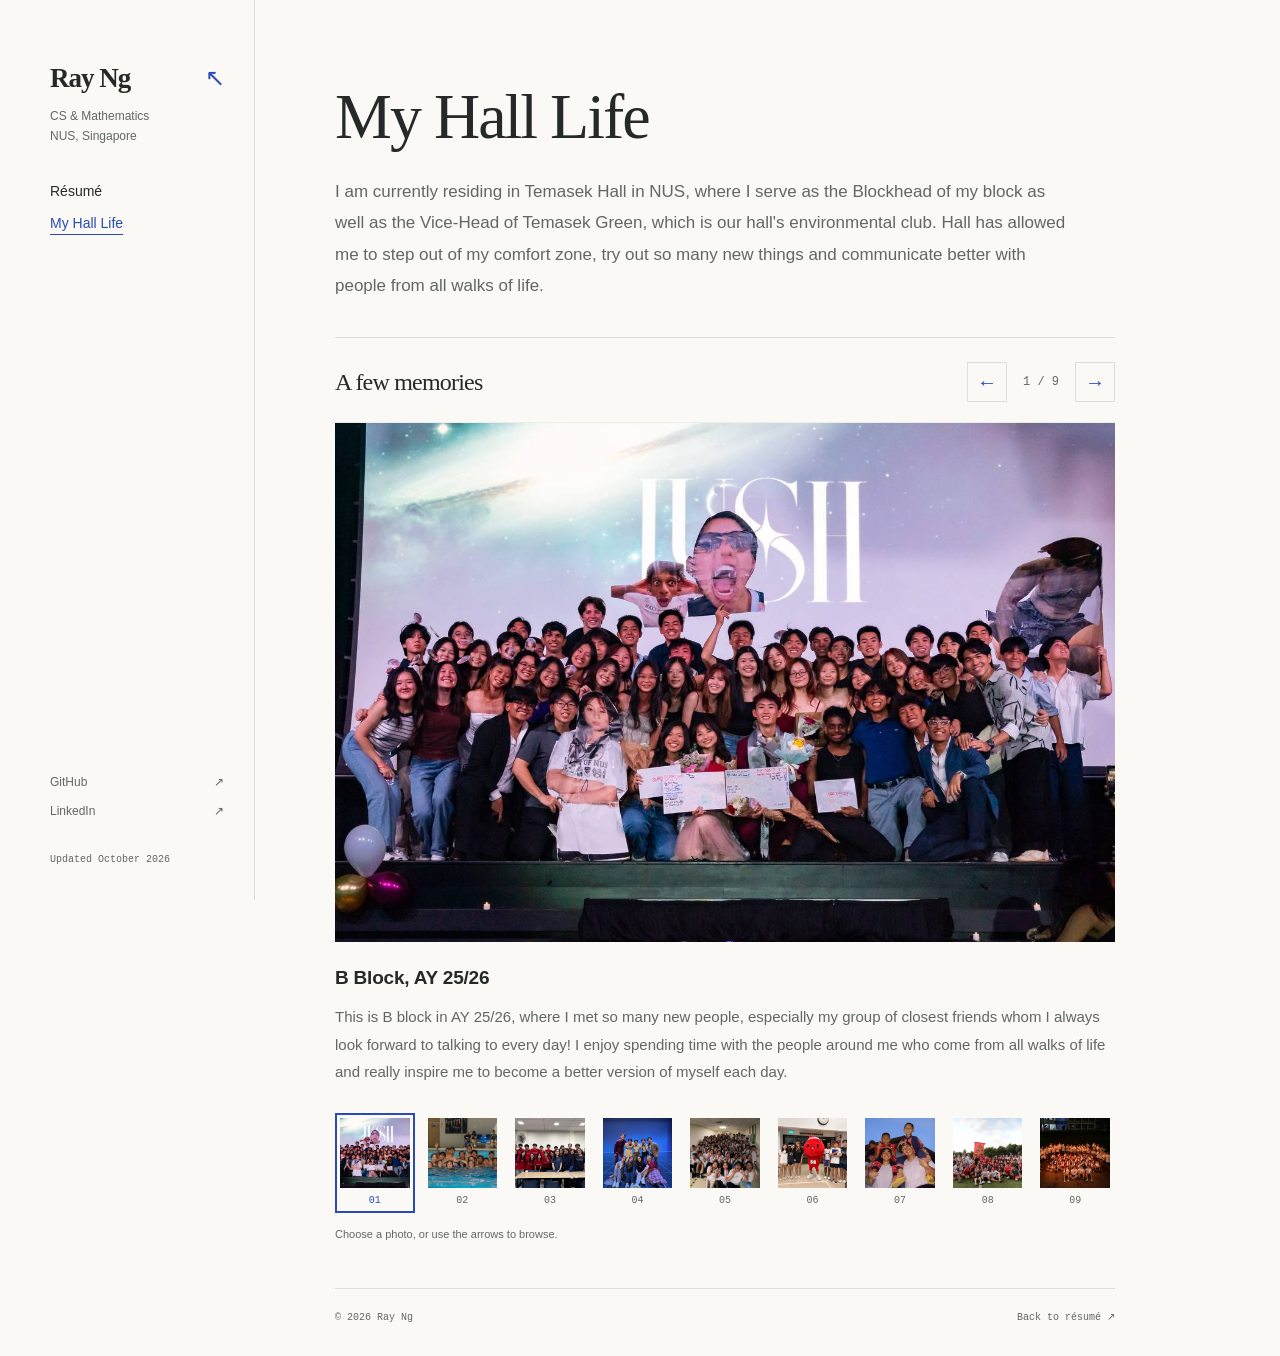
==== hall-life.html @ e67c75c9 "Add My Hall Life photo album and page navigation" ====
<!doctype html>
<html lang="en-SG">
<head>
  <meta charset="utf-8">
  <meta name="viewport" content="width=device-width, initial-scale=1">
  <meta name="theme-color" content="#faf9f6">
  <meta name="description" content="My life at Temasek Hall, NUS: B Block, swimming, volunteering, performances, and the friends I've met along the way.">
  <meta property="og:title" content="My Hall Life — Ray Ng">
  <meta property="og:description" content="Photos and stories from my life at Temasek Hall, NUS.">
  <meta property="og:type" content="website">
  <meta property="og:url" content="https://rayyngg.github.io/hall-life.html">
  <link rel="canonical" href="https://rayyngg.github.io/hall-life.html">
  <title>My Hall Life — Ray Ng</title>
  <link rel="icon" href="assets/favicon.svg" type="image/svg+xml">
  <link rel="stylesheet" href="styles.css">
  <script src="hall-life.js" defer></script>
</head>
<body id="top">
  <a class="skip-link" href="#main">Skip to content</a>
  <div class="site-layout">
    <header class="sidebar">
      <a class="wordmark" href="index.html" aria-label="Ray Ng, back to résumé">Ray Ng<span aria-hidden="true">↖</span></a>
      <p class="sidebar-note">CS & Mathematics<br>NUS, Singapore</p>
      <nav class="view-tabs" aria-label="Page navigation">
        <a href="index.html">Résumé</a>
        <a href="hall-life.html" aria-current="page">My Hall Life</a>
      </nav>

      <div class="sidebar-bottom">
        <a href="https://github.com/rayyngg">GitHub <span aria-hidden="true">↗</span></a>
        <a href="https://www.linkedin.com/in/rayngg">LinkedIn <span aria-hidden="true">↗</span></a>
        <p>Updated October 2026</p>
      </div>
    </header>
    <main id="main">
      <section class="hall-intro" aria-labelledby="hall-title">
        <h1 id="hall-title">My Hall Life</h1>
        <p>I am currently residing in Temasek Hall in NUS, where I serve as the Blockhead of my block as well as the Vice-Head of Temasek Green, which is our hall&#x27;s environmental club. Hall has allowed me to step out of my comfort zone, try out so many new things and communicate better with people from all walks of life.</p>
      </section>
      <section class="hall-gallery" aria-label="Hall life photos" aria-roledescription="carousel" tabindex="0">
        <div class="gallery-heading">
          <h2>A few memories</h2>
          <div class="gallery-controls" hidden>
            <button type="button" class="gallery-previous" aria-label="Previous photo">←</button>
            <span class="gallery-counter" aria-live="polite" aria-atomic="true">1 / 9</span>
            <button type="button" class="gallery-next" aria-label="Next photo">→</button>
          </div>
        </div>
        <div class="hall-slides">
          <figure class="hall-slide" id="hall-photo-1" role="group" aria-roledescription="slide" aria-label="1 of 9" data-title="B Block, AY 25/26">
            <div class="hall-photo-frame"><img src="assets/hall/photo-01.jpg" alt="B Block residents posing together on stage in AY 25/26." fetchpriority="high" decoding="async"></div>
            <figcaption><h3>B Block, AY 25/26</h3><p>This is B block in AY 25/26, where I met so many new people, especially my group of closest friends whom I always look forward to talking to every day! I enjoy spending time with the people around me who come from all walks of life and really inspire me to become a better version of myself each day.</p></figcaption>
          </figure>
          <figure class="hall-slide" id="hall-photo-2" role="group" aria-roledescription="slide" aria-label="2 of 9" data-title="IHG Swimming">
            <div class="hall-photo-frame"><img src="assets/hall/photo-02.jpg" alt="Temasek Hall&#x27;s swimming team together in the pool." loading="lazy" decoding="async"></div>
            <figcaption><h3>IHG Swimming</h3><p>I joined my hall&#x27;s Swimming team where we clinched the gold medal for the annual IHG played amongst the other halls in NUS. I swam the 50m breaststroke event where I got 1st place!</p></figcaption>
          </figure>
          <figure class="hall-slide" id="hall-photo-3" role="group" aria-roledescription="slide" aria-label="3 of 9" data-title="Beyond Borders: Morning Star">
            <div class="hall-photo-frame"><img src="assets/hall/photo-03.jpg" alt="Beyond Borders volunteers in Youth Corps Singapore shirts at Morning Star Childcare Centre." loading="lazy" decoding="async"></div>
            <figcaption><h3>Beyond Borders: Morning Star</h3><p>I joined Temasek Hall Beyond Borders where we planned Local Community Involvement Projects. This was us at Morning Star Childcare Centre where we volunteered under Youth Corps Singapore.</p></figcaption>
          </figure>
          <figure class="hall-slide" id="hall-photo-4" role="group" aria-roledescription="slide" aria-label="4 of 9" data-title="Theatrette &amp; Dance Production">
            <div class="hall-photo-frame"><img src="assets/hall/photo-04.jpg" alt="The Theatrette cast posing on stage after their performance." loading="lazy" decoding="async"></div>
            <figcaption><h3>Theatrette &amp; Dance Production</h3><p>This is part of my side quests in hall where I joined Theatrette! I acted in a play that was combined with dance performances in Temasek Hall&#x27;s biggest production, Dance Production. I never acted before and I really thought that this was interesting because I stepped out of my comfort zone and acted with my friends in front of my friends and family! I played the role of the funny detective and it was honestly the best experience I ever had so far in hall!</p></figcaption>
          </figure>
          <figure class="hall-slide" id="hall-photo-5" role="group" aria-roledescription="slide" aria-label="5 of 9" data-title="Temasek VOX">
            <div class="hall-photo-frame"><img src="assets/hall/photo-05.jpg" alt="Temasek VOX members posing together after LegaTHo." loading="lazy" decoding="async"></div>
            <figcaption><h3>Temasek VOX</h3><p>I also joined Temasek VOX, which is our hall&#x27;s choir and acapella group. We performed Christmas carols during the month of December at places like CHIJMES, Winter Wonderland @ Gardens by the Bay and RWS Hotel Ora! This was us at our final performance of the year, LegaTHo where we performed for our friends and family!</p></figcaption>
          </figure>
          <figure class="hall-slide" id="hall-photo-6" role="group" aria-roledescription="slide" aria-label="6 of 9" data-title="My first blood donation">
            <div class="hall-photo-frame"><img src="assets/hall/photo-06.jpg" alt="Friends posing with a red blood-drop mascot at a blood donation event." loading="lazy" decoding="async"></div>
            <figcaption><h3>My first blood donation</h3><p>This was my first time donating blood ever! With the support of my friends, we donated blood together and it was not as scary as I thought it would be.</p></figcaption>
          </figure>
          <figure class="hall-slide" id="hall-photo-7" role="group" aria-roledescription="slide" aria-label="7 of 9" data-title="Beyond Borders: Chiang Mai">
            <div class="hall-photo-frame"><img src="assets/hall/photo-07.jpg" alt="Two volunteers carrying village children on their shoulders during the Chiang Mai project." loading="lazy" decoding="async"></div>
            <figcaption><h3>Beyond Borders: Chiang Mai</h3><p>This was during our Overseas Community Involvement Project as part of Temasek Hall Beyond Borders, where we went for a 14 day exchange at Chiang Mai. In collaboration with Chiang Mai University, we built a drainage system for the villagers at Doi Pumuen, as well as tutored and conducted simple Thai and English classes for the village children! As part of the SFI program, we also learnt basic Thai and did our project on tea tourism there!</p></figcaption>
          </figure>
          <figure class="hall-slide" id="hall-photo-8" role="group" aria-roledescription="slide" aria-label="8 of 9" data-title="Leading B Block, AY 26/27">
            <div class="hall-photo-frame"><img src="assets/hall/photo-08.jpg" alt="B Block residents on the field with their block flag during orientation." loading="lazy" decoding="async"></div>
            <figcaption><h3>Leading B Block, AY 26/27</h3><p>This was B block 26/27 where it was my first time stepping on the big stage and leading as the block head during our annual orientation camp! Honestly, I found it difficult to communicate my ideas well at the start but after experiencing it firsthand, I felt so much better and had the confidence to lead.</p></figcaption>
          </figure>
          <figure class="hall-slide" id="hall-photo-9" role="group" aria-roledescription="slide" aria-label="9 of 9" data-title="B Block, after Orientation">
            <div class="hall-photo-frame"><img src="assets/hall/photo-09.jpg" alt="B Block residents holding candles together after orientation." loading="lazy" decoding="async"></div>
            <figcaption><h3>B Block, after Orientation</h3><p>B Block 26/27 after completing Orientation!</p></figcaption>
          </figure>
        </div>
        <div class="hall-thumbnails" role="group" aria-label="Choose a photo" hidden>
          <button class="hall-thumbnail" type="button" aria-label="Show photo 1: B Block, AY 25/26" aria-controls="hall-photo-1" aria-pressed="true"><img src="assets/hall/photo-01.jpg" alt="" loading="lazy"><span>01</span></button>
          <button class="hall-thumbnail" type="button" aria-label="Show photo 2: IHG Swimming" aria-controls="hall-photo-2" aria-pressed="false"><img src="assets/hall/photo-02.jpg" alt="" loading="lazy"><span>02</span></button>
          <button class="hall-thumbnail" type="button" aria-label="Show photo 3: Beyond Borders: Morning Star" aria-controls="hall-photo-3" aria-pressed="false"><img src="assets/hall/photo-03.jpg" alt="" loading="lazy"><span>03</span></button>
          <button class="hall-thumbnail" type="button" aria-label="Show photo 4: Theatrette &amp; Dance Production" aria-controls="hall-photo-4" aria-pressed="false"><img src="assets/hall/photo-04.jpg" alt="" loading="lazy"><span>04</span></button>
          <button class="hall-thumbnail" type="button" aria-label="Show photo 5: Temasek VOX" aria-controls="hall-photo-5" aria-pressed="false"><img src="assets/hall/photo-05.jpg" alt="" loading="lazy"><span>05</span></button>
          <button class="hall-thumbnail" type="button" aria-label="Show photo 6: My first blood donation" aria-controls="hall-photo-6" aria-pressed="false"><img src="assets/hall/photo-06.jpg" alt="" loading="lazy"><span>06</span></button>
          <button class="hall-thumbnail" type="button" aria-label="Show photo 7: Beyond Borders: Chiang Mai" aria-controls="hall-photo-7" aria-pressed="false"><img src="assets/hall/photo-07.jpg" alt="" loading="lazy"><span>07</span></button>
          <button class="hall-thumbnail" type="button" aria-label="Show photo 8: Leading B Block, AY 26/27" aria-controls="hall-photo-8" aria-pressed="false"><img src="assets/hall/photo-08.jpg" alt="" loading="lazy"><span>08</span></button>
          <button class="hall-thumbnail" type="button" aria-label="Show photo 9: B Block, after Orientation" aria-controls="hall-photo-9" aria-pressed="false"><img src="assets/hall/photo-09.jpg" alt="" loading="lazy"><span>09</span></button>
        </div>
        <p class="gallery-hint" hidden>Choose a photo, or use the arrows to browse.</p>
      </section>
      <footer class="site-footer"><span>© 2026 Ray Ng</span><a href="index.html">Back to résumé ↗</a></footer>
    </main>
  </div>
</body>
</html>
---- styles.css ----
:root {
  --paper: #faf9f6;
  --ink: #252927;
  --muted: #626861;
  --blue: #294bb5;
  --line: #dedfd8;
  --serif: Georgia, 'Times New Roman', serif;
  --sans: 'Segoe UI', Arial, sans-serif;
  --mono: Consolas, 'Courier New', monospace;
}

* { box-sizing: border-box; }
html { scroll-behavior: smooth; scroll-padding-top: 32px; }
body { margin: 0; background: var(--paper); color: var(--ink); font: 16px/1.75 var(--sans); -webkit-font-smoothing: antialiased; }
::selection { background: #dbe3fa; }
a { color: var(--blue); text-underline-offset: 4px; text-decoration-thickness: 1px; }
a:hover { text-decoration: underline; }
a:focus-visible, button:focus-visible { outline: 2px solid var(--blue); outline-offset: 5px; }
button { font: inherit; cursor: pointer; }
h1, h2, h3, p { margin: 0; }
p { color: var(--muted); }
.site-layout { width: min(1180px, calc(100% - 96px)); margin: 0 auto; display: grid; grid-template-columns: 205px minmax(0, 1fr); gap: 80px; }
.sidebar { position: sticky; top: 0; align-self: start; height: 100vh; min-height: 620px; padding: 62px 30px 32px 0; border-right: 1px solid var(--line); display: flex; flex-direction: column; }
.wordmark { display: flex; align-items: center; justify-content: space-between; color: var(--ink); font: 700 27px/1.2 var(--serif); letter-spacing: -1px; text-decoration: none; }
.wordmark span { font: 24px var(--sans); color: var(--blue); }
.sidebar-note { font-size: 12px; line-height: 1.65; margin-top: 13px; }
nav { display: grid; gap: 13px; margin-top: 57px; }
nav a { width: fit-content; font-size: 14px; color: var(--muted); text-decoration: none; }
nav a:hover { color: var(--blue); }
.view-tabs { margin-top: 32px; gap: 8px; }
.view-tabs a { color: var(--ink); }
.view-tabs a[aria-current="page"] { color: var(--blue); text-decoration: underline; text-underline-offset: 6px; }
.view-tabs + nav { margin-top: 28px; }
.sidebar-bottom { margin-top: auto; padding-top: 40px; display: grid; gap: 8px; }
.sidebar-bottom a, .print-button { display: flex; justify-content: space-between; width: 100%; text-align: left; font-size: 12px; color: var(--muted); text-decoration: none; }
.sidebar-bottom a:hover, .print-button:hover { color: var(--blue); }
.print-button { background: none; border: 0; padding: 0; line-height: inherit; }
.print-button[hidden] { display: none; }
.sidebar-bottom p { margin-top: 22px; font: 10px/1.6 var(--mono); }
main { min-width: 0; max-width: 780px; }
.intro { padding: 65px 0 69px; }
.intro-label { font: 11px/1.6 var(--mono); color: var(--muted); letter-spacing: .4px; }
h1 { font: 400 clamp(54px, 6vw, 78px)/1.12 var(--serif); letter-spacing: -3.5px; margin: 23px 0 25px; }
.intro-lead { color: var(--ink); font-size: 23px; line-height: 1.55; letter-spacing: -.45px; max-width: 650px; }
.intro > p:not(.intro-label):not(.intro-lead) { max-width: 610px; margin-top: 18px; }
.intro-contact { display: inline-block; margin-top: 25px; font-size: 14px; text-decoration: none; }
.intro-contact span { margin-left: 9px; }
.section { border-top: 1px solid var(--line); padding: 35px 0 46px; }
.section-heading { display: flex; align-items: baseline; justify-content: space-between; gap: 20px; margin-bottom: 30px; }
h2 { font: 400 30px/1.25 var(--serif); letter-spacing: -.8px; }
.margin-note { font: 11px/1.6 var(--mono); color: var(--muted); }
h3 { font-size: 17px; font-weight: 600; line-height: 1.5; letter-spacing: -.2px; }
.item-heading { display: flex; justify-content: space-between; align-items: baseline; gap: 12px 24px; }
.date { flex-shrink: 0; font: 11px/1.7 var(--mono); color: var(--muted); }
.project + .project { margin-top: 29px; padding-top: 25px; border-top: 1px solid var(--line); }
.project h3 { font-size: 21px; }
.project > p:not(.context):not(.tools):not(.project-status) { font-size: 15px; margin-top: 12px; max-width: 650px; }
.featured-project { border-left: 2px solid var(--blue); padding-left: 22px; }
.project-status { color: var(--blue); font: 10px/1.6 var(--mono); margin-bottom: 9px; }
.context { font-size: 12px; margin-top: 3px; }
.tools { margin-top: 15px; font: 11px/1.8 var(--mono); color: var(--muted); }
.section-link { display: inline-block; font-size: 13px; margin-top: 28px; text-decoration: none; }
.section-link span { margin-left: 6px; }
.entry + .entry { margin-top: 31px; }
.organisation { font-size: 13px; color: var(--blue); margin-top: 4px; line-height: 1.65; }
.entry > p:not(.organisation) { margin-top: 12px; font-size: 15px; }
.entry .coursework { font-size: 13px; }
.expected { font-family: var(--sans); }
.skills { border-top: 1px solid var(--line); padding-top: 24px; margin: 29px 0 0; font-size: 13px; }
.skills > div { display: grid; grid-template-columns: 150px minmax(0, 1fr); gap: 15px; }
.skills > div + div { margin-top: 12px; }
.skills dt { color: var(--ink); }
.skills dd { color: var(--muted); margin: 0; }
.contact { padding-bottom: 54px; }
.contact > p { margin-top: 17px; font-size: 15px; }
.contact-email { display: inline-block; font-size: clamp(17px, 2.4vw, 23px); margin-top: 17px; text-decoration: none; letter-spacing: -.4px; }
.contact-email span { margin-left: 12px; }
.contact-links { display: flex; gap: 23px; margin-top: 18px; font-size: 13px; }
.site-footer { display: flex; justify-content: space-between; gap: 15px; border-top: 1px solid var(--line); padding: 20px 0 30px; font: 10px/1.7 var(--mono); color: var(--muted); }
.site-footer a { color: var(--muted); text-decoration: none; }
.skip-link { position: fixed; top: -100px; left: 16px; z-index: 10; padding: 10px 16px; background: var(--blue); color: white; }
.skip-link:focus { top: 16px; }

/* Hall album: images keep their full composition, including portraits. */
.hall-intro { padding: 65px 0 36px; }
.hall-intro h1 { font-size: clamp(42px, 5vw, 64px); letter-spacing: -2px; margin: 16px 0 23px; }
.hall-intro p { font-size: 17px; line-height: 1.85; max-width: 740px; }
.hall-gallery { padding-bottom: 44px; }
.hall-gallery:focus-visible { outline: 2px solid var(--blue); outline-offset: 8px; }
.gallery-heading { border-top: 1px solid var(--line); padding-top: 24px; margin-bottom: 20px; display: flex; align-items: center; justify-content: space-between; gap: 16px; }
.gallery-heading h2 { font-size: 24px; }
.gallery-controls { display: flex; align-items: center; gap: 14px; }
.gallery-controls[hidden], .hall-thumbnails[hidden], .gallery-hint[hidden] { display: none; }
.gallery-controls button { border: 1px solid var(--line); background: transparent; color: var(--blue); width: 40px; height: 40px; line-height: 1; font-size: 20px; }
.gallery-controls button:hover { background: #e9edf9; border-color: var(--blue); }
.gallery-counter { font: 12px/1.5 var(--mono); color: var(--muted); min-width: 40px; text-align: center; }
.hall-slide { margin: 0; }
.hall-slide[hidden] { display: none; }
.hall-slide + .hall-slide { margin-top: 30px; }
.hall-slide[hidden] + .hall-slide { margin-top: 0; }
.hall-photo-frame { width: 100%; aspect-ratio: 3 / 2; background: #eeede8; }
.hall-photo-frame img { display: block; width: 100%; height: 100%; object-fit: contain; }
.hall-slide figcaption { padding: 22px 0 0; }
.hall-slide figcaption h3 { font-size: 19px; }
.hall-slide figcaption p { margin-top: 10px; font-size: 15px; line-height: 1.85; }
.hall-thumbnails { display: grid; grid-template-columns: repeat(9, minmax(0, 1fr)); gap: 8px; margin-top: 27px; }
.hall-thumbnail { border: 2px solid transparent; padding: 3px; background: none; min-width: 0; color: var(--muted); }
.hall-thumbnail img { display: block; width: 100%; aspect-ratio: 1; object-fit: cover; }
.hall-thumbnail span { display: block; font: 10px/1.5 var(--mono); margin-top: 5px; }
.hall-thumbnail[aria-pressed="true"] { border-color: var(--blue); color: var(--blue); }
.hall-thumbnail:hover { background: #e9edf9; }
.gallery-hint { font-size: 11px; margin-top: 12px; }

@media (min-width: 1500px) {
  .site-layout { gap: 95px; }
  .intro { padding-top: 85px; }
  .sidebar { padding-top: 82px; }
}
@media (max-width: 1100px) {
  .site-layout { width: calc(100% - 64px); grid-template-columns: 175px minmax(0, 1fr); gap: 45px; }
  .sidebar { padding-right: 22px; }
  .item-heading { flex-wrap: wrap; gap: 2px 20px; }
}
@media (max-width: 760px) {
  html { scroll-padding-top: 20px; }
  .site-layout { display: block; width: calc(100% - 48px); }
  .sidebar { position: static; height: auto; min-height: 0; border: 0; border-bottom: 1px solid var(--line); padding: 25px 0 19px; display: block; }
  .wordmark { width: fit-content; gap: 18px; font-size: 25px; }
  .sidebar-note { display: none; }
  nav { display: flex; flex-wrap: wrap; gap: 7px 22px; margin-top: 20px; }
  nav a { font-size: 12px; }
  .view-tabs { margin-top: 19px; gap: 24px; }
  .view-tabs a { font-size: 14px; }
  .view-tabs + nav { margin-top: 16px; }
  .sidebar-bottom { display: none; }
  .intro { padding: 42px 0 46px; }
  h1 { font-size: 61px; margin-top: 18px; margin-bottom: 23px; }
  .intro-lead { font-size: 21px; max-width: 560px; }
  .intro > p:not(.intro-label):not(.intro-lead) { font-size: 15px; }
  .section { padding: 29px 0 36px; }
  .section-heading { margin-bottom: 25px; }
  h2 { font-size: 28px; }
  .margin-note { font-size: 10px; }
  .item-heading { flex-wrap: wrap; gap: 3px 20px; }
  .featured-project { padding-left: 18px; }
  .contact { padding-bottom: 38px; }
  .hall-intro { padding: 34px 0 30px; }
  .hall-intro h1 { margin-top: 0; }
  .hall-intro p { font-size: 15px; }
  .hall-thumbnails { grid-template-columns: repeat(5, minmax(0, 1fr)); gap: 8px; }
}
@media (max-width: 420px) {
  .site-layout { width: calc(100% - 40px); }
  nav { gap: 7px 18px; }
  h1 { font-size: 54px; letter-spacing: -2.5px; }
  .intro-lead { font-size: 20px; }
  .margin-note { display: none; }
  .item-heading { display: block; }
  .date { margin-top: 4px; }
  .skills > div { grid-template-columns: 1fr; gap: 2px; }
  .site-footer { font-size: 9px; }
  .gallery-heading h2 { font-size: 21px; }
  .gallery-controls { gap: 8px; }
  .gallery-controls button { width: 36px; height: 36px; }
  .gallery-counter { min-width: 34px; font-size: 11px; }
}
@media (prefers-reduced-motion: reduce) {
  html { scroll-behavior: auto; }
}
@media print {
  @page { margin: 16mm; }
  body { background: white; color: #111; font-size: 10pt; line-height: 1.5; }
  .site-layout { display: block; width: 100%; }
  main { max-width: none; }
  .sidebar, .skip-link, .intro-contact, .section-link, .site-footer, .margin-note { display: none; }
  .intro { padding: 0 0 20px; }
  h1 { font-size: 36pt; margin: 10px 0 14px; }
  .intro-lead { font-size: 14pt; }
  .intro > p:not(.intro-label):not(.intro-lead) { margin-top: 10px; }
  .section { padding: 20px 0; }
  .section-heading { margin-bottom: 17px; }
  h2 { font-size: 20pt; }
  h3, .project h3 { font-size: 12pt; }
  .item-heading { display: flex; flex-wrap: wrap; gap: 3px 15px; }
  .date, .tools { font-size: 8pt; }
  .project, .entry, .skills, .contact { break-inside: avoid; }
  .project > p:not(.context):not(.tools):not(.project-status), .entry > p:not(.organisation) { font-size: 10pt; }
  .entry + .entry { margin-top: 21px; }
  .project + .project { margin-top: 18px; padding-top: 18px; }
  .contact-email { font-size: 13pt; }
  .contact-links a::after { content: ' (' attr(href) ')'; }
  a, .organisation { color: #222; }
  .hall-intro { padding: 0 0 20px; }
  .hall-intro h1 { font-size: 30pt; }
  .hall-intro p { font-size: 10pt; }
  .gallery-controls, .hall-thumbnails, .gallery-hint { display: none; }
  .hall-slide, .hall-slide[hidden] { display: block; margin: 0 0 25px; break-inside: avoid; }
  .hall-slide[hidden] + .hall-slide { margin-top: 0; }
  .hall-photo-frame { height: 85mm; aspect-ratio: auto; }
  .hall-slide figcaption p { font-size: 10pt; }
}
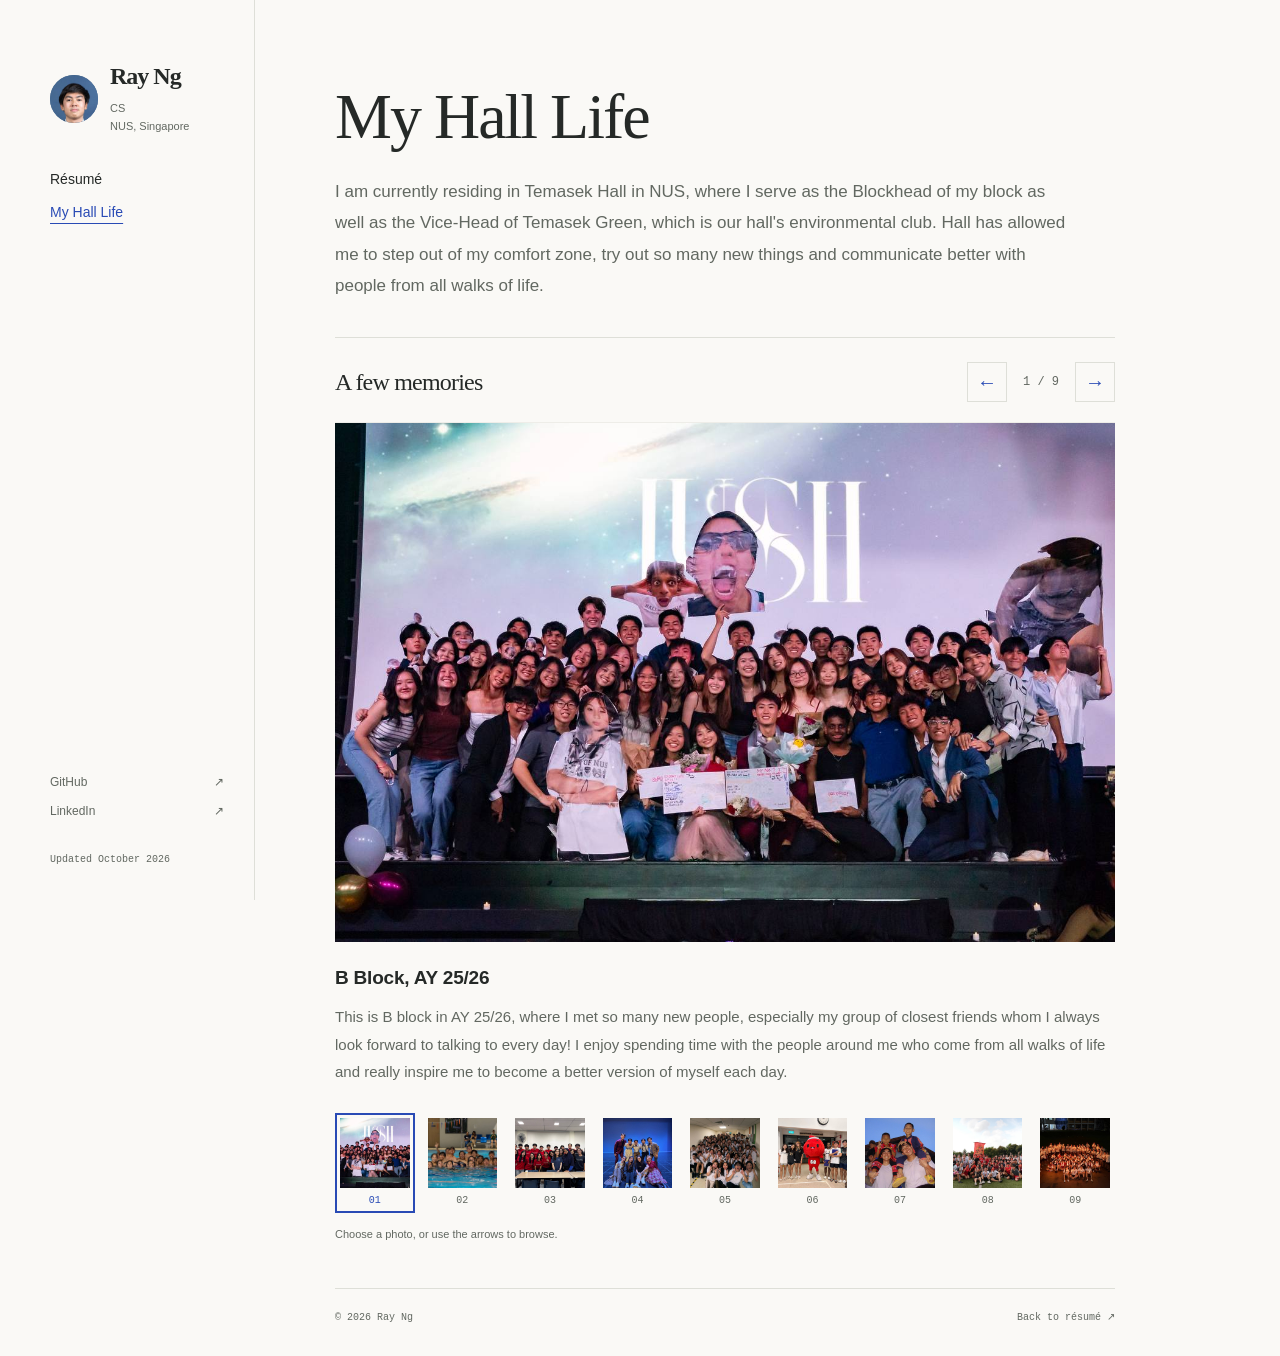
==== commit 7254b7e0: "Move profile headshot to sidebar and shorten course label" ====
--- a/hall-life.html
+++ b/hall-life.html
@@ -12,15 +12,20 @@
   <link rel="canonical" href="https://rayyngg.github.io/hall-life.html">
   <title>My Hall Life — Ray Ng</title>
   <link rel="icon" href="assets/favicon.svg" type="image/svg+xml">
-  <link rel="stylesheet" href="styles.css">
+  <link rel="stylesheet" href="styles.css?v=20261029-sidebar-photo">
   <script src="hall-life.js" defer></script>
 </head>
 <body id="top">
   <a class="skip-link" href="#main">Skip to content</a>
   <div class="site-layout">
     <header class="sidebar">
-      <a class="wordmark" href="index.html" aria-label="Ray Ng, back to résumé">Ray Ng<span aria-hidden="true">↖</span></a>
-      <p class="sidebar-note">CS & Mathematics<br>NUS, Singapore</p>
+      <div class="sidebar-profile">
+        <span class="profile-icon"><img src="assets/profile.jpg" alt="Headshot of Ray" width="853" height="1280" fetchpriority="high" decoding="async"></span>
+        <div class="sidebar-identity">
+          <a class="wordmark" href="index.html" aria-label="Ray Ng, back to résumé">Ray Ng</a>
+          <p class="sidebar-note">CS<br>NUS, Singapore</p>
+        </div>
+      </div>
       <nav class="view-tabs" aria-label="Page navigation">
         <a href="index.html">Résumé</a>
         <a href="hall-life.html" aria-current="page">My Hall Life</a>
--- a/styles.css
+++ b/styles.css
@@ -21,9 +21,10 @@
 p { color: var(--muted); }
 .site-layout { width: min(1180px, calc(100% - 96px)); margin: 0 auto; display: grid; grid-template-columns: 205px minmax(0, 1fr); gap: 80px; }
 .sidebar { position: sticky; top: 0; align-self: start; height: 100vh; min-height: 620px; padding: 62px 30px 32px 0; border-right: 1px solid var(--line); display: flex; flex-direction: column; }
-.wordmark { display: flex; align-items: center; justify-content: space-between; color: var(--ink); font: 700 27px/1.2 var(--serif); letter-spacing: -1px; text-decoration: none; }
-.wordmark span { font: 24px var(--sans); color: var(--blue); }
-.sidebar-note { font-size: 12px; line-height: 1.65; margin-top: 13px; }
+.sidebar-profile { display: flex; align-items: center; gap: 12px; }
+.sidebar-identity { min-width: 0; }
+.wordmark { display: inline-block; color: var(--ink); font: 700 24px/1.2 var(--serif); letter-spacing: -1px; text-decoration: none; }
+.sidebar-note { font-size: 11px; line-height: 1.65; margin-top: 6px; }
 nav { display: grid; gap: 13px; margin-top: 57px; }
 nav a { width: fit-content; font-size: 14px; color: var(--muted); text-decoration: none; }
 nav a:hover { color: var(--blue); }
@@ -41,6 +42,8 @@
 .intro { padding: 65px 0 69px; }
 .intro-label { font: 11px/1.6 var(--mono); color: var(--muted); letter-spacing: .4px; }
 h1 { font: 400 clamp(54px, 6vw, 78px)/1.12 var(--serif); letter-spacing: -3.5px; margin: 23px 0 25px; }
+.profile-icon { display: block; flex: 0 0 48px; width: 48px; height: 48px; overflow: hidden; border-radius: 50%; background: #3e6286; }
+.profile-icon img { display: block; width: 100%; height: 100%; object-fit: cover; object-position: center top; transform: scale(1.7); transform-origin: 50% 20%; }
 .intro-lead { color: var(--ink); font-size: 23px; line-height: 1.55; letter-spacing: -.45px; max-width: 650px; }
 .intro > p:not(.intro-label):not(.intro-lead) { max-width: 610px; margin-top: 18px; }
 .intro-contact { display: inline-block; margin-top: 25px; font-size: 14px; text-decoration: none; }
@@ -125,8 +128,8 @@
   html { scroll-padding-top: 20px; }
   .site-layout { display: block; width: calc(100% - 48px); }
   .sidebar { position: static; height: auto; min-height: 0; border: 0; border-bottom: 1px solid var(--line); padding: 25px 0 19px; display: block; }
-  .wordmark { width: fit-content; gap: 18px; font-size: 25px; }
-  .sidebar-note { display: none; }
+  .wordmark { font-size: 25px; }
+  .profile-icon { flex-basis: 56px; width: 56px; height: 56px; }
   nav { display: flex; flex-wrap: wrap; gap: 7px 22px; margin-top: 20px; }
   nav a { font-size: 12px; }
   .view-tabs { margin-top: 19px; gap: 24px; }
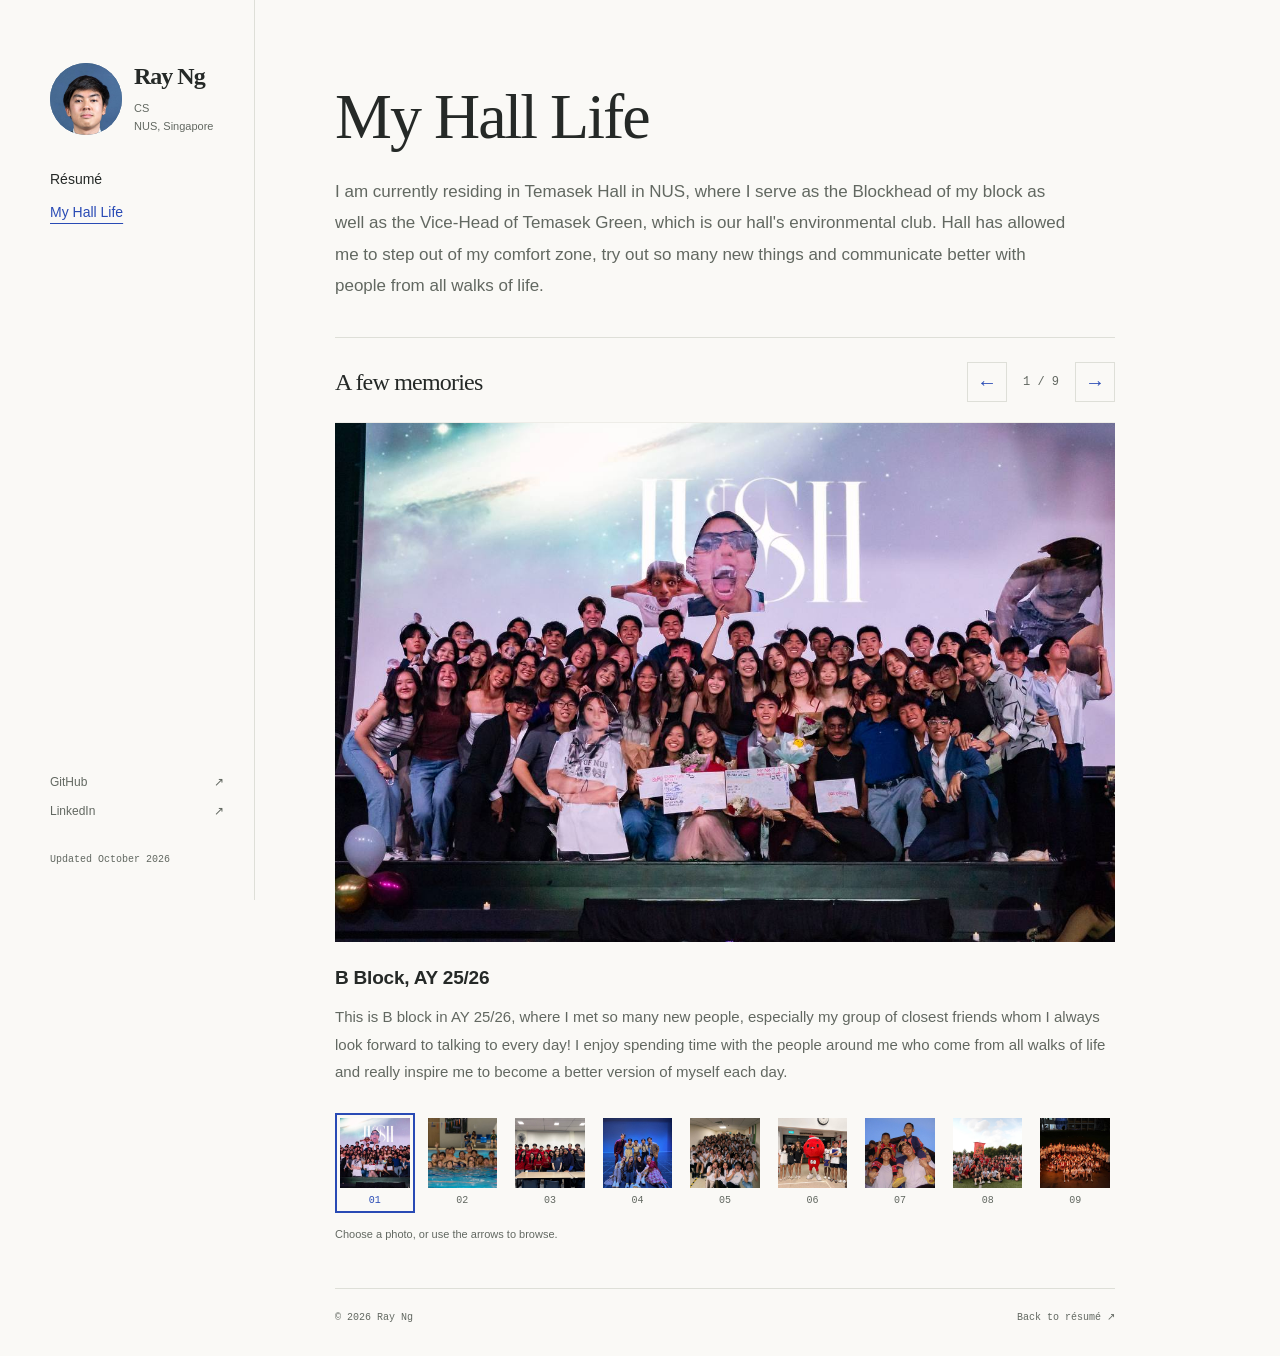
==== commit fe79791c: "Match sidebar portrait size to identity text height" ====
--- a/hall-life.html
+++ b/hall-life.html
@@ -12,7 +12,7 @@
   <link rel="canonical" href="https://rayyngg.github.io/hall-life.html">
   <title>My Hall Life — Ray Ng</title>
   <link rel="icon" href="assets/favicon.svg" type="image/svg+xml">
-  <link rel="stylesheet" href="styles.css?v=20261029-sidebar-photo">
+  <link rel="stylesheet" href="styles.css?v=20261029-sidebar-photo-large">
   <script src="hall-life.js" defer></script>
 </head>
 <body id="top">
--- a/styles.css
+++ b/styles.css
@@ -22,7 +22,7 @@
 .site-layout { width: min(1180px, calc(100% - 96px)); margin: 0 auto; display: grid; grid-template-columns: 205px minmax(0, 1fr); gap: 80px; }
 .sidebar { position: sticky; top: 0; align-self: start; height: 100vh; min-height: 620px; padding: 62px 30px 32px 0; border-right: 1px solid var(--line); display: flex; flex-direction: column; }
 .sidebar-profile { display: flex; align-items: center; gap: 12px; }
-.sidebar-identity { min-width: 0; }
+.sidebar-identity { min-width: 0; flex-shrink: 0; white-space: nowrap; }
 .wordmark { display: inline-block; color: var(--ink); font: 700 24px/1.2 var(--serif); letter-spacing: -1px; text-decoration: none; }
 .sidebar-note { font-size: 11px; line-height: 1.65; margin-top: 6px; }
 nav { display: grid; gap: 13px; margin-top: 57px; }
@@ -42,7 +42,7 @@
 .intro { padding: 65px 0 69px; }
 .intro-label { font: 11px/1.6 var(--mono); color: var(--muted); letter-spacing: .4px; }
 h1 { font: 400 clamp(54px, 6vw, 78px)/1.12 var(--serif); letter-spacing: -3.5px; margin: 23px 0 25px; }
-.profile-icon { display: block; flex: 0 0 48px; width: 48px; height: 48px; overflow: hidden; border-radius: 50%; background: #3e6286; }
+.profile-icon { display: block; flex: 0 0 72px; width: 72px; height: 72px; overflow: hidden; border-radius: 50%; background: #3e6286; }
 .profile-icon img { display: block; width: 100%; height: 100%; object-fit: cover; object-position: center top; transform: scale(1.7); transform-origin: 50% 20%; }
 .intro-lead { color: var(--ink); font-size: 23px; line-height: 1.55; letter-spacing: -.45px; max-width: 650px; }
 .intro > p:not(.intro-label):not(.intro-lead) { max-width: 610px; margin-top: 18px; }
@@ -121,7 +121,7 @@
 }
 @media (max-width: 1100px) {
   .site-layout { width: calc(100% - 64px); grid-template-columns: 175px minmax(0, 1fr); gap: 45px; }
-  .sidebar { padding-right: 22px; }
+  .sidebar { padding-right: 10px; }
   .item-heading { flex-wrap: wrap; gap: 2px 20px; }
 }
 @media (max-width: 760px) {
@@ -129,7 +129,6 @@
   .site-layout { display: block; width: calc(100% - 48px); }
   .sidebar { position: static; height: auto; min-height: 0; border: 0; border-bottom: 1px solid var(--line); padding: 25px 0 19px; display: block; }
   .wordmark { font-size: 25px; }
-  .profile-icon { flex-basis: 56px; width: 56px; height: 56px; }
   nav { display: flex; flex-wrap: wrap; gap: 7px 22px; margin-top: 20px; }
   nav a { font-size: 12px; }
   .view-tabs { margin-top: 19px; gap: 24px; }
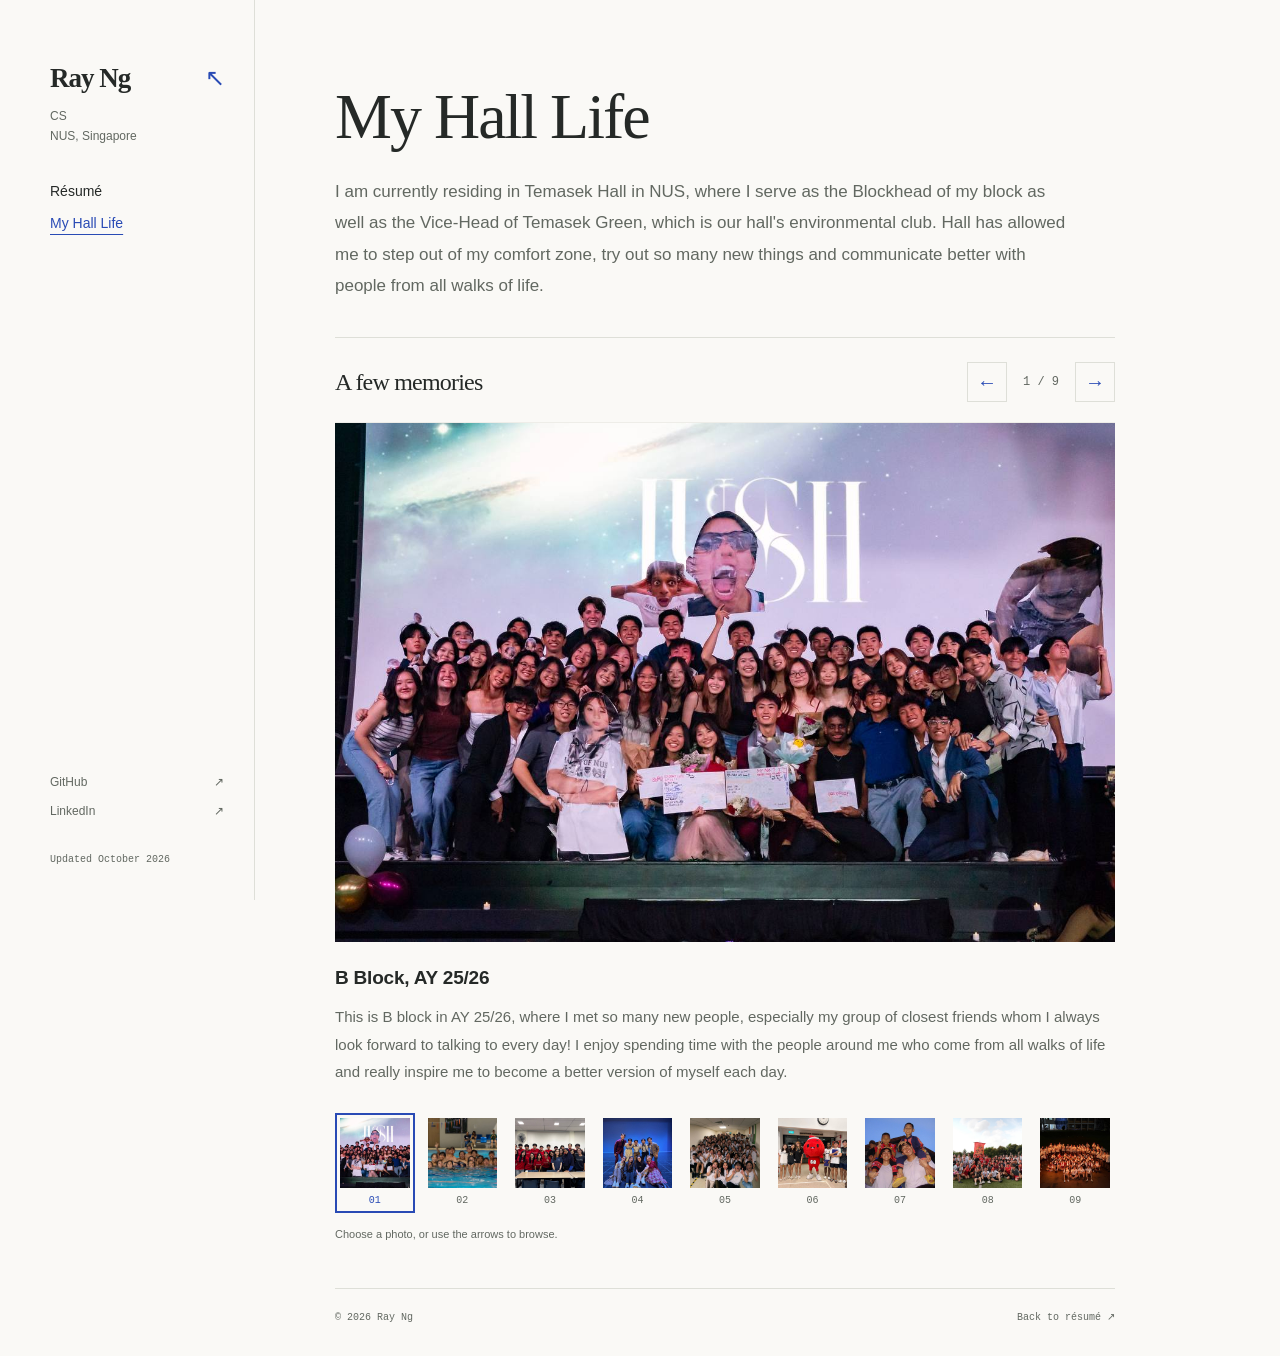
==== commit dc24abf7: "Restore original headshot placement beside homepage greeting" ====
--- a/hall-life.html
+++ b/hall-life.html
@@ -12,20 +12,15 @@
   <link rel="canonical" href="https://rayyngg.github.io/hall-life.html">
   <title>My Hall Life — Ray Ng</title>
   <link rel="icon" href="assets/favicon.svg" type="image/svg+xml">
-  <link rel="stylesheet" href="styles.css?v=20261029-sidebar-photo-large">
+  <link rel="stylesheet" href="styles.css?v=20261029-hero-profile-restored">
   <script src="hall-life.js" defer></script>
 </head>
 <body id="top">
   <a class="skip-link" href="#main">Skip to content</a>
   <div class="site-layout">
     <header class="sidebar">
-      <div class="sidebar-profile">
-        <span class="profile-icon"><img src="assets/profile.jpg" alt="Headshot of Ray" width="853" height="1280" fetchpriority="high" decoding="async"></span>
-        <div class="sidebar-identity">
-          <a class="wordmark" href="index.html" aria-label="Ray Ng, back to résumé">Ray Ng</a>
-          <p class="sidebar-note">CS<br>NUS, Singapore</p>
-        </div>
-      </div>
+      <a class="wordmark" href="index.html" aria-label="Ray Ng, back to résumé">Ray Ng<span aria-hidden="true">↖</span></a>
+      <p class="sidebar-note">CS<br>NUS, Singapore</p>
       <nav class="view-tabs" aria-label="Page navigation">
         <a href="index.html">Résumé</a>
         <a href="hall-life.html" aria-current="page">My Hall Life</a>
--- a/styles.css
+++ b/styles.css
@@ -21,10 +21,9 @@
 p { color: var(--muted); }
 .site-layout { width: min(1180px, calc(100% - 96px)); margin: 0 auto; display: grid; grid-template-columns: 205px minmax(0, 1fr); gap: 80px; }
 .sidebar { position: sticky; top: 0; align-self: start; height: 100vh; min-height: 620px; padding: 62px 30px 32px 0; border-right: 1px solid var(--line); display: flex; flex-direction: column; }
-.sidebar-profile { display: flex; align-items: center; gap: 12px; }
-.sidebar-identity { min-width: 0; flex-shrink: 0; white-space: nowrap; }
-.wordmark { display: inline-block; color: var(--ink); font: 700 24px/1.2 var(--serif); letter-spacing: -1px; text-decoration: none; }
-.sidebar-note { font-size: 11px; line-height: 1.65; margin-top: 6px; }
+.wordmark { display: flex; align-items: center; justify-content: space-between; color: var(--ink); font: 700 27px/1.2 var(--serif); letter-spacing: -1px; text-decoration: none; }
+.wordmark span { font: 24px var(--sans); color: var(--blue); }
+.sidebar-note { font-size: 12px; line-height: 1.65; margin-top: 13px; }
 nav { display: grid; gap: 13px; margin-top: 57px; }
 nav a { width: fit-content; font-size: 14px; color: var(--muted); text-decoration: none; }
 nav a:hover { color: var(--blue); }
@@ -42,7 +41,9 @@
 .intro { padding: 65px 0 69px; }
 .intro-label { font: 11px/1.6 var(--mono); color: var(--muted); letter-spacing: .4px; }
 h1 { font: 400 clamp(54px, 6vw, 78px)/1.12 var(--serif); letter-spacing: -3.5px; margin: 23px 0 25px; }
-.profile-icon { display: block; flex: 0 0 72px; width: 72px; height: 72px; overflow: hidden; border-radius: 50%; background: #3e6286; }
+.intro-heading { display: flex; align-items: center; gap: 24px; margin: 23px 0 25px; }
+.intro-heading h1 { margin: 0; }
+.profile-icon { display: block; flex: 0 0 104px; width: 104px; height: 104px; overflow: hidden; border-radius: 50%; background: #3e6286; }
 .profile-icon img { display: block; width: 100%; height: 100%; object-fit: cover; object-position: center top; transform: scale(1.7); transform-origin: 50% 20%; }
 .intro-lead { color: var(--ink); font-size: 23px; line-height: 1.55; letter-spacing: -.45px; max-width: 650px; }
 .intro > p:not(.intro-label):not(.intro-lead) { max-width: 610px; margin-top: 18px; }
@@ -121,14 +122,15 @@
 }
 @media (max-width: 1100px) {
   .site-layout { width: calc(100% - 64px); grid-template-columns: 175px minmax(0, 1fr); gap: 45px; }
-  .sidebar { padding-right: 10px; }
+  .sidebar { padding-right: 22px; }
   .item-heading { flex-wrap: wrap; gap: 2px 20px; }
 }
 @media (max-width: 760px) {
   html { scroll-padding-top: 20px; }
   .site-layout { display: block; width: calc(100% - 48px); }
   .sidebar { position: static; height: auto; min-height: 0; border: 0; border-bottom: 1px solid var(--line); padding: 25px 0 19px; display: block; }
-  .wordmark { font-size: 25px; }
+  .wordmark { width: fit-content; gap: 18px; font-size: 25px; }
+  .sidebar-note { display: none; }
   nav { display: flex; flex-wrap: wrap; gap: 7px 22px; margin-top: 20px; }
   nav a { font-size: 12px; }
   .view-tabs { margin-top: 19px; gap: 24px; }
@@ -137,6 +139,9 @@
   .sidebar-bottom { display: none; }
   .intro { padding: 42px 0 46px; }
   h1 { font-size: 61px; margin-top: 18px; margin-bottom: 23px; }
+  .intro-heading { gap: 18px; margin-top: 18px; margin-bottom: 23px; }
+  .intro-heading h1 { font-size: clamp(32px, 6.7vw, 50px); letter-spacing: -1.5px; }
+  .profile-icon { flex-basis: 76px; width: 76px; height: 76px; }
   .intro-lead { font-size: 21px; max-width: 560px; }
   .intro > p:not(.intro-label):not(.intro-lead) { font-size: 15px; }
   .section { padding: 29px 0 36px; }
@@ -155,6 +160,9 @@
   .site-layout { width: calc(100% - 40px); }
   nav { gap: 7px 18px; }
   h1 { font-size: 54px; letter-spacing: -2.5px; }
+  .intro-heading { gap: 12px; }
+  .intro-heading h1 { font-size: clamp(30px, 9vw, 38px); }
+  .profile-icon { flex-basis: 56px; width: 56px; height: 56px; }
   .intro-lead { font-size: 20px; }
   .margin-note { display: none; }
   .item-heading { display: block; }
@@ -177,6 +185,9 @@
   .sidebar, .skip-link, .intro-contact, .section-link, .site-footer, .margin-note { display: none; }
   .intro { padding: 0 0 20px; }
   h1 { font-size: 36pt; margin: 10px 0 14px; }
+  .intro-heading { margin: 10px 0 14px; gap: 16px; }
+  .intro-heading h1 { font-size: 36pt; }
+  .profile-icon { flex-basis: 64px; width: 64px; height: 64px; }
   .intro-lead { font-size: 14pt; }
   .intro > p:not(.intro-label):not(.intro-lead) { margin-top: 10px; }
   .section { padding: 20px 0; }
